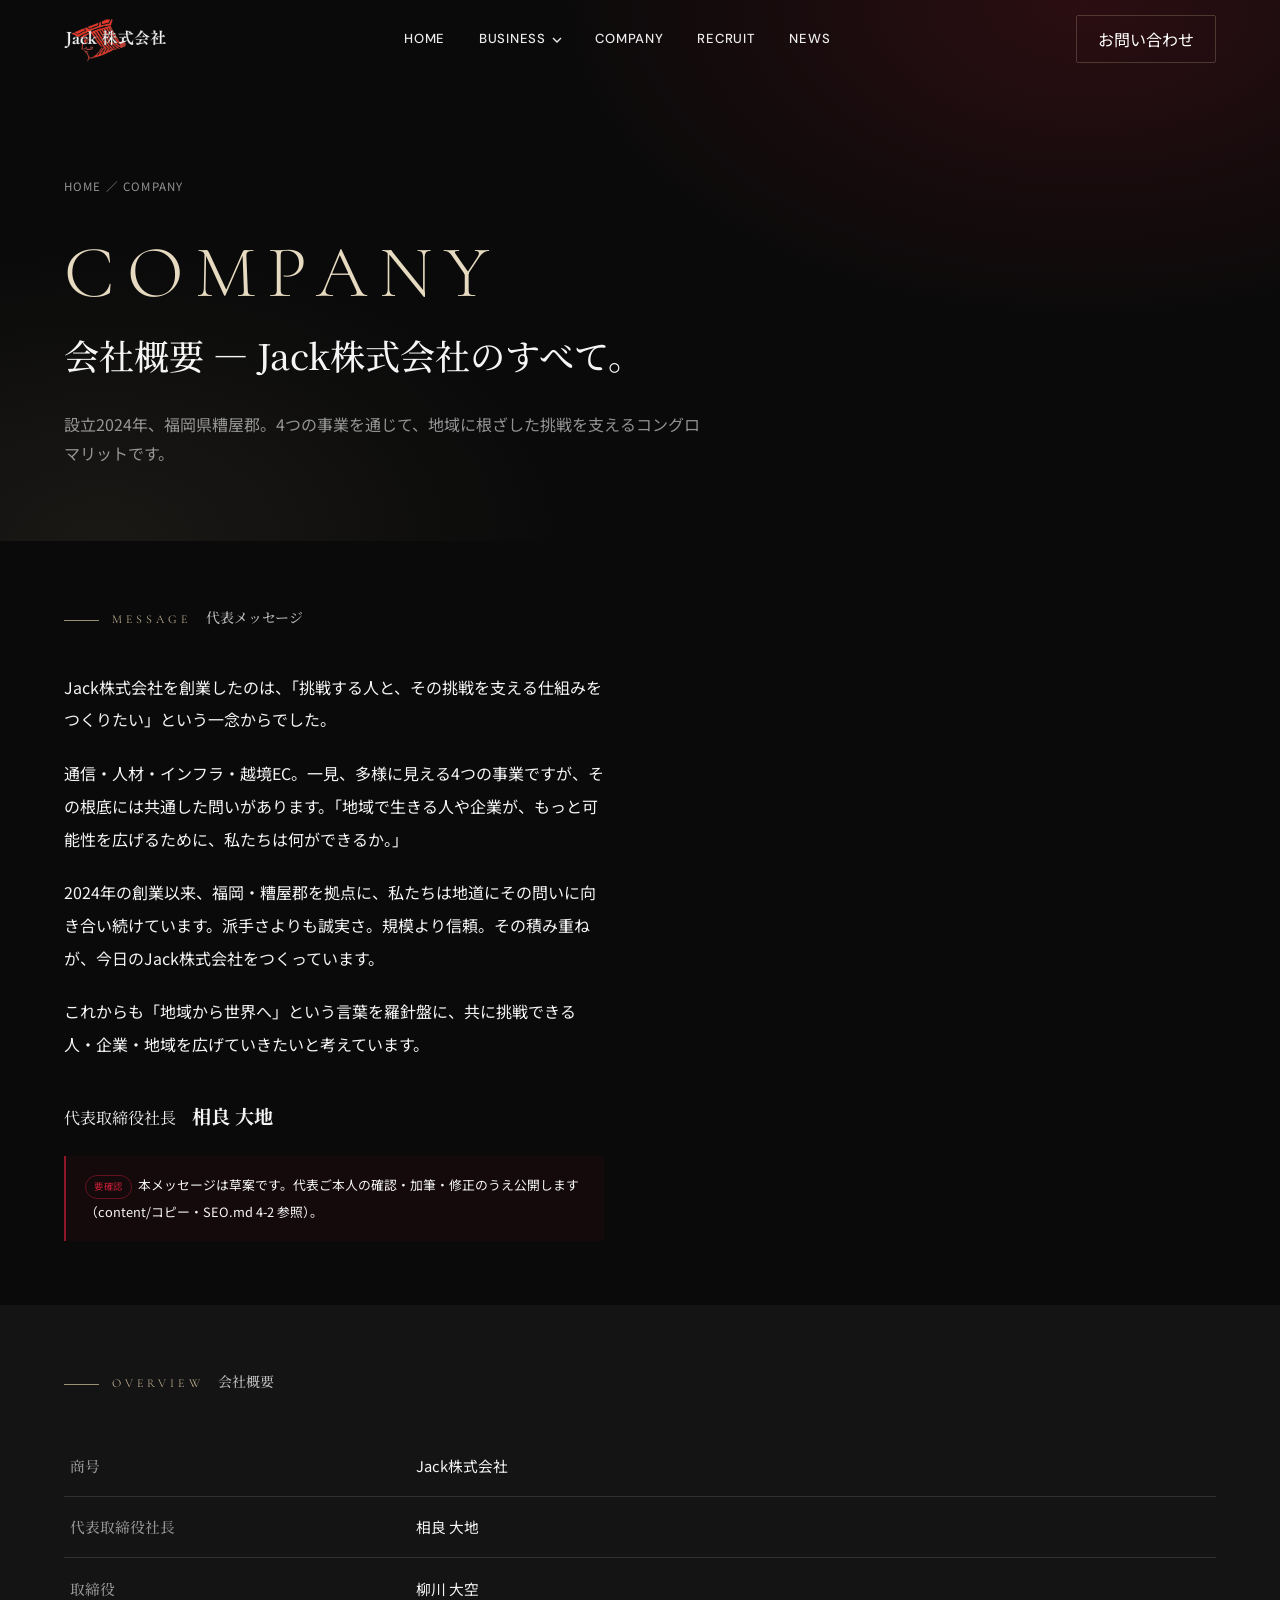
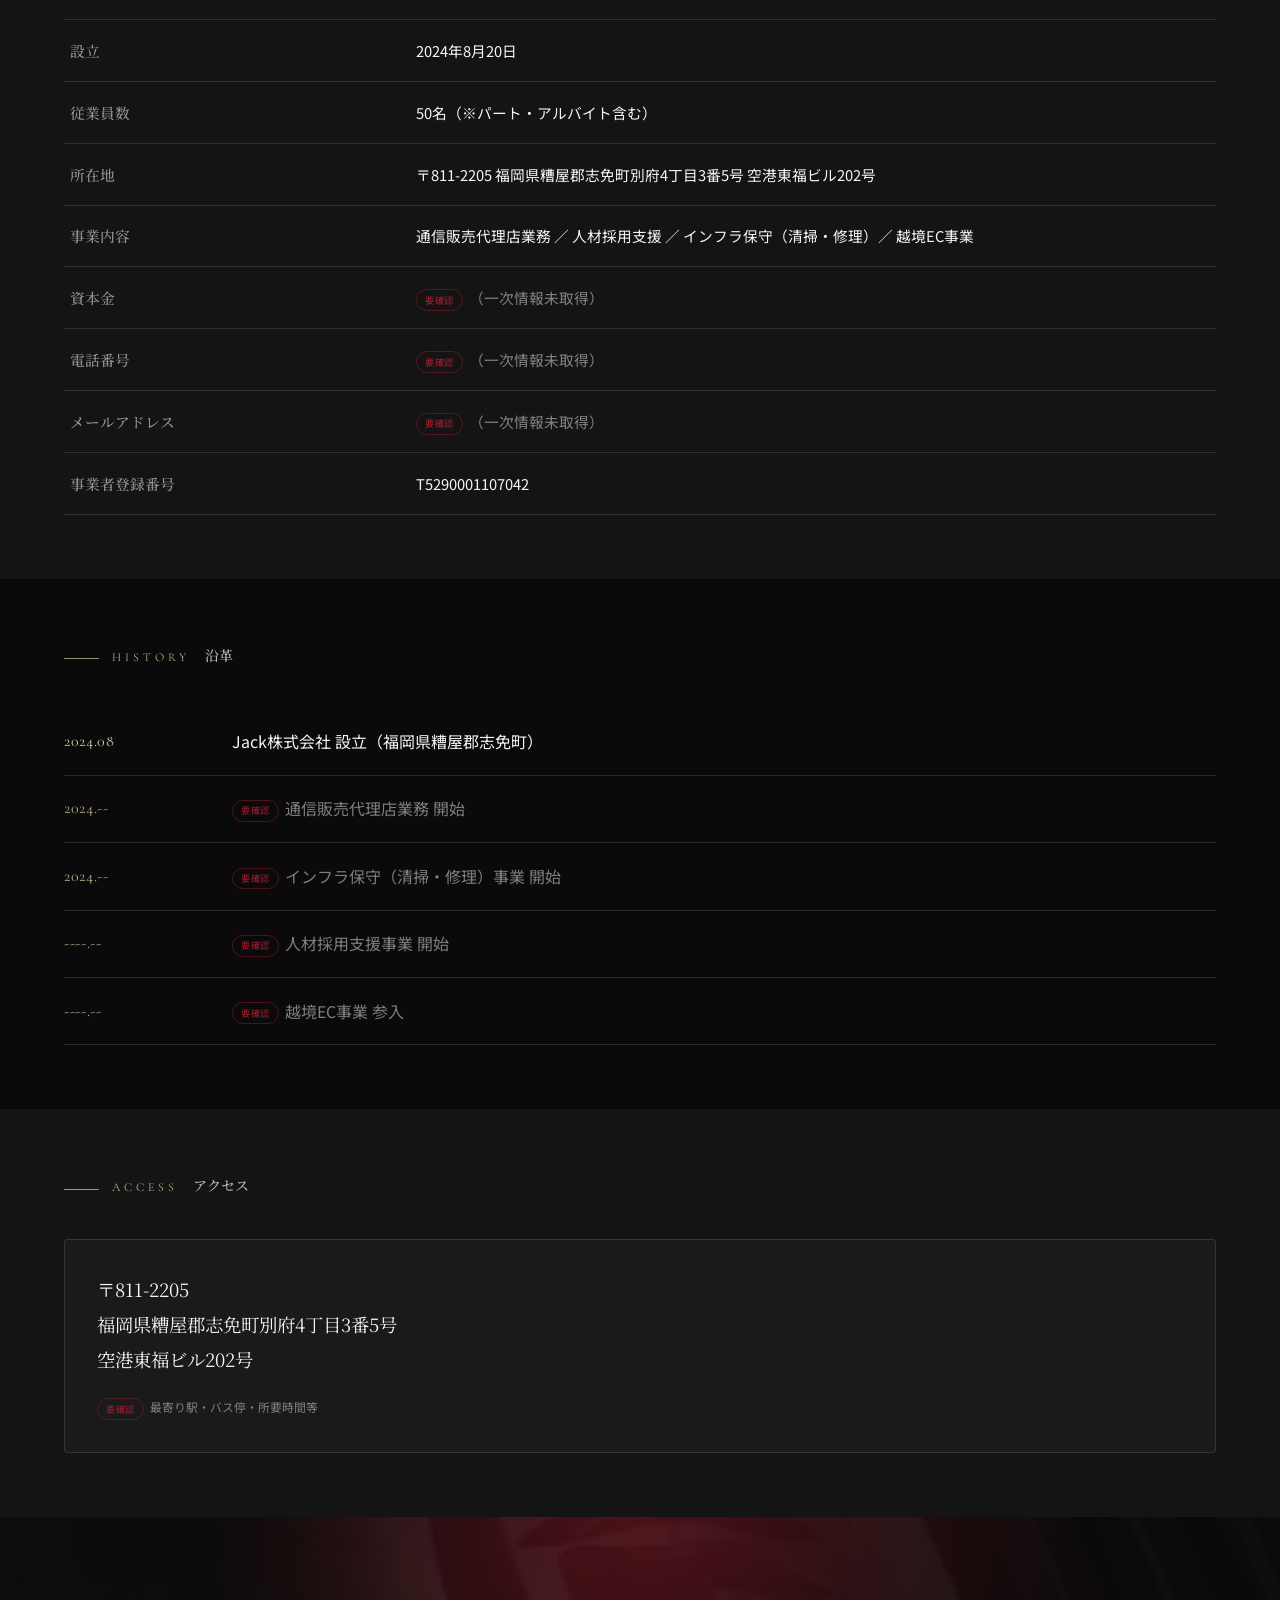
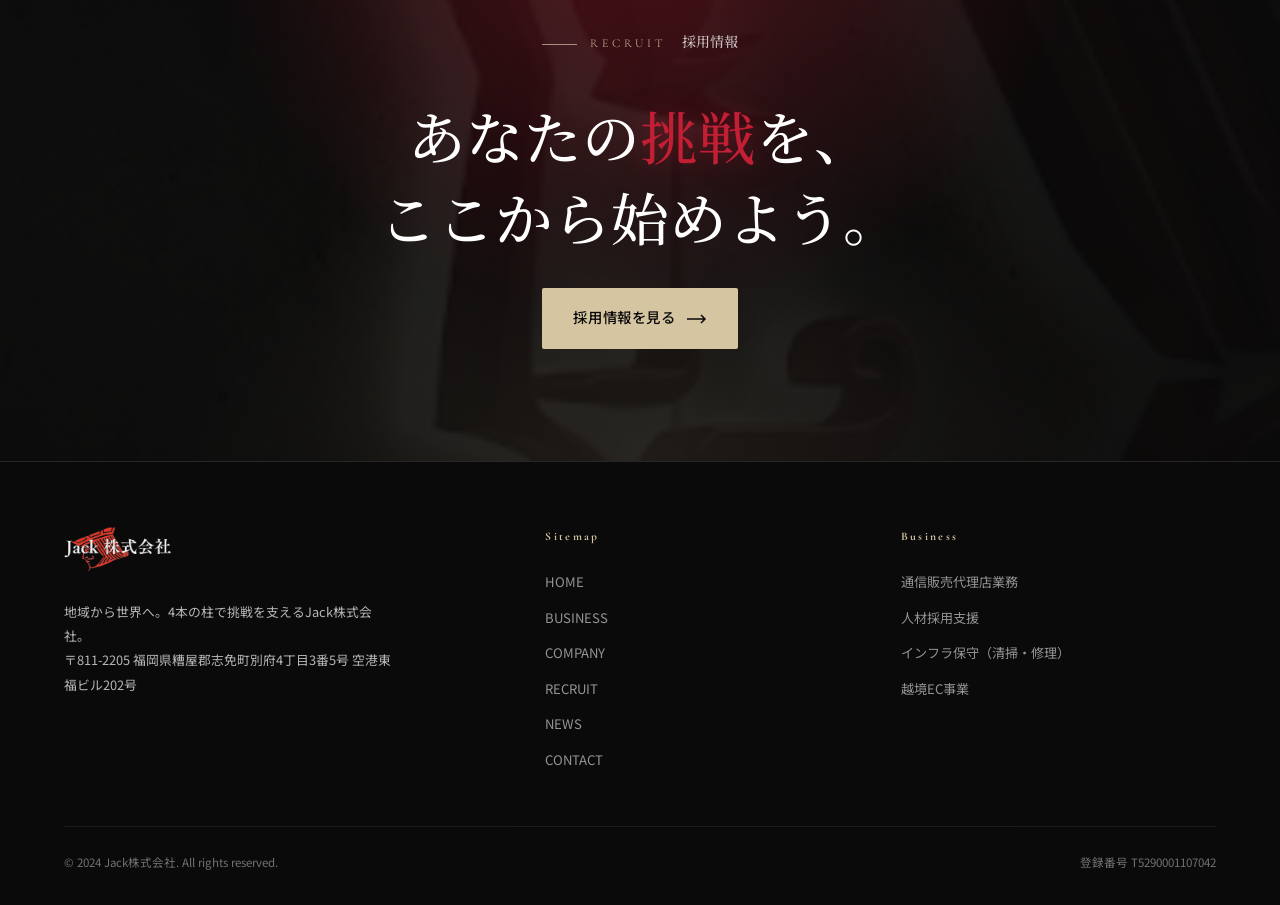
==== index.html @ 89baa503 "Jack株式会社 会社概要ページ 共有プレビュー" ====
<!DOCTYPE html>
<html lang="ja">
<head>
  <meta charset="UTF-8" />
  <meta name="viewport" content="width=device-width, initial-scale=1.0" />
  <title>会社概要 | Jack株式会社</title>
  <meta name="description" content="Jack株式会社の会社概要。設立2024年、福岡県糟屋郡。代表取締役社長・相良大地が率いる、4事業を展開するコングロマリット企業です。" />
  <meta property="og:type" content="website" />
  <meta property="og:site_name" content="Jack株式会社" />
  <meta property="og:title" content="会社概要 | Jack株式会社" />
  <meta property="og:image" content="https://jack3.net/ogp/top.png" />
  <link rel="preconnect" href="https://fonts.googleapis.com" />
  <link rel="preconnect" href="https://fonts.gstatic.com" crossorigin />
  <link href="https://fonts.googleapis.com/css2?family=Cormorant+Garamond:wght@300;400;500;600&family=DM+Sans:wght@400;500&family=Noto+Sans+JP:wght@400;500&family=Noto+Serif+JP:wght@400;500;600&display=swap" rel="stylesheet" />
  <link rel="stylesheet" href="assets/css/theme.css" />
  <link rel="stylesheet" href="assets/css/style.css" />
</head>
<body>

  <!-- ============ HEADER ============ -->
  <header class="site-header scrolled">
    <a class="brand brand-logo" href="index.html" aria-label="Jack株式会社 ホーム"><img src="assets/img/jack-logo.png" alt="Jack株式会社" /></a>
    <nav class="nav" aria-label="グローバルナビ">
      <a href="index.html">HOME</a>
      <a id="megaTrigger" class="has-caret" href="business.html" aria-haspopup="true">BUSINESS
        <svg class="caret" width="10" height="6" viewBox="0 0 10 6" fill="none" stroke="currentColor" stroke-width="1.4"><path d="M1 1l4 4 4-4"/></svg>
      </a>
      <a href="company.html" aria-current="page">COMPANY</a>
      <a href="#">RECRUIT</a>
      <a href="#">NEWS</a>
    </nav>
    <span class="nav-cta"><a href="#">お問い合わせ</a></span>
    <button class="burger" aria-label="メニューを開く" aria-expanded="false"><span></span><span></span><span></span></button>
  </header>

  <div class="mega" id="mega">
    <div class="label" style="color:#fff"><span class="en">Business</span><span class="jp">事業内容</span></div>
    <div class="mega-grid" id="megaGrid"></div>
    <div class="mega-foot"><a class="link-more" href="business.html">事業一覧を見る
      <svg class="arrow" width="20" height="10" viewBox="0 0 20 10" fill="none" stroke="currentColor" stroke-width="1.5"><path d="M0 5h18M14 1l4 4-4 4"/></svg></a></div>
  </div>

  <nav class="drawer" aria-label="モバイルメニュー">
    <a href="index.html"><span class="en">01</span>HOME</a>
    <a href="business.html"><span class="en">02</span>BUSINESS</a>
    <a href="company.html"><span class="en">03</span>COMPANY</a>
    <a href="#"><span class="en">04</span>RECRUIT</a>
    <a href="#"><span class="en">05</span>NEWS</a>
    <a href="#"><span class="en">06</span>CONTACT</a>
  </nav>

  <main>
    <!-- ============ PAGE HERO ============ -->
    <section class="page-hero">
      <div class="wrap">
        <p class="crumb"><a href="index.html">HOME</a> ／ COMPANY</p>
        <span class="en-big">Company</span>
        <h1>会社概要 ― Jack株式会社のすべて。</h1>
        <p class="page-lead">設立2024年、福岡県糟屋郡。4つの事業を通じて、地域に根ざした挑戦を支えるコングロマリットです。</p>
      </div>
    </section>

    <!-- ============ 代表メッセージ ============ -->
    <section class="section">
      <div class="wrap">
        <div class="label" style="color:var(--ink-700)"><span class="en">Message</span><span class="jp">代表メッセージ</span></div>
        <div class="message-block reveal">
          <p>Jack株式会社を創業したのは、「挑戦する人と、その挑戦を支える仕組みをつくりたい」という一念からでした。</p>
          <p>通信・人材・インフラ・越境EC。一見、多様に見える4つの事業ですが、その根底には共通した問いがあります。「地域で生きる人や企業が、もっと可能性を広げるために、私たちは何ができるか。」</p>
          <p>2024年の創業以来、福岡・糟屋郡を拠点に、私たちは地道にその問いに向き合い続けています。派手さよりも誠実さ。規模より信頼。その積み重ねが、今日のJack株式会社をつくっています。</p>
          <p>これからも「地域から世界へ」という言葉を羅針盤に、共に挑戦できる人・企業・地域を広げていきたいと考えています。</p>
          <p class="sign">代表取締役社長　<b>相良 大地</b></p>
          <p class="draft-note"><span class="tbc-badge">要確認</span>本メッセージは草案です。代表ご本人の確認・加筆・修正のうえ公開します（content/コピー・SEO.md 4-2 参照）。</p>
        </div>
      </div>
    </section>

    <!-- ============ 会社概要テーブル ============ -->
    <section class="section section--alt">
      <div class="wrap">
        <div class="label" style="color:var(--ink-700)"><span class="en">Overview</span><span class="jp">会社概要</span></div>
        <table class="info-table reveal">
          <tbody>
            <tr><th>商号</th><td>Jack株式会社</td></tr>
            <tr><th>代表取締役社長</th><td>相良 大地</td></tr>
            <tr><th>取締役</th><td>柳川 大空</td></tr>
            <tr><th>設立</th><td>2024年8月20日</td></tr>
            <tr><th>従業員数</th><td>50名（※パート・アルバイト含む）</td></tr>
            <tr><th>所在地</th><td>〒811-2205 福岡県糟屋郡志免町別府4丁目3番5号 空港東福ビル202号</td></tr>
            <tr><th>事業内容</th><td>通信販売代理店業務 ／ 人材採用支援 ／ インフラ保守（清掃・修理）／ 越境EC事業</td></tr>
            <tr><th>資本金</th><td class="tbc"><span class="tbc-badge">要確認</span>（一次情報未取得）</td></tr>
            <tr><th>電話番号</th><td class="tbc"><span class="tbc-badge">要確認</span>（一次情報未取得）</td></tr>
            <tr><th>メールアドレス</th><td class="tbc"><span class="tbc-badge">要確認</span>（一次情報未取得）</td></tr>
            <tr><th>事業者登録番号</th><td>T5290001107042</td></tr>
          </tbody>
        </table>
      </div>
    </section>

    <!-- ============ 沿革 ============ -->
    <section class="section">
      <div class="wrap">
        <div class="label" style="color:var(--ink-700)"><span class="en">History</span><span class="jp">沿革</span></div>
        <ul class="timeline reveal">
          <li><span class="yr">2024.08</span><span class="ev">Jack株式会社 設立（福岡県糟屋郡志免町）</span></li>
          <li><span class="yr tbc">2024.--</span><span class="ev tbc"><span class="tbc-badge">要確認</span>通信販売代理店業務 開始</span></li>
          <li><span class="yr tbc">2024.--</span><span class="ev tbc"><span class="tbc-badge">要確認</span>インフラ保守（清掃・修理）事業 開始</span></li>
          <li><span class="yr tbc">----.--</span><span class="ev tbc"><span class="tbc-badge">要確認</span>人材採用支援事業 開始</span></li>
          <li><span class="yr tbc">----.--</span><span class="ev tbc"><span class="tbc-badge">要確認</span>越境EC事業 参入</span></li>
        </ul>
      </div>
    </section>

    <!-- ============ アクセス ============ -->
    <section class="section section--alt">
      <div class="wrap">
        <div class="label" style="color:var(--ink-700)"><span class="en">Access</span><span class="jp">アクセス</span></div>
        <div class="access-card reveal">
          <p class="addr">〒811-2205<br>福岡県糟屋郡志免町別府4丁目3番5号<br>空港東福ビル202号</p>
          <p class="note" style="margin-top:1.2rem"><span class="tbc-badge">要確認</span>最寄り駅・バス停・所要時間等</p>
        </div>
      </div>
    </section>

    <!-- ============ CONTACT CTA ============ -->
    <section class="recruit">
      <div class="recruit-emblem" role="img" aria-label="Jack株式会社 ブランドエンブレム"></div>
      <div class="wrap inner">
        <div class="label" style="color:#fff;justify-content:center"><span class="en">Recruit</span><span class="jp">採用情報</span></div>
        <h2 class="reveal">あなたの<span class="kw">挑戦</span>を、<br>ここから始めよう。</h2>
        <a class="btn btn-primary reveal" data-delay="1" href="#">採用情報を見る
          <svg class="arrow" width="20" height="10" viewBox="0 0 20 10" fill="none" stroke="currentColor" stroke-width="1.5"><path d="M0 5h18M14 1l4 4-4 4"/></svg></a>
      </div>
    </section>
  </main>

  <!-- ============ FOOTER ============ -->
  <footer class="site-footer">
    <div class="wrap">
      <div class="foot-top">
        <div class="foot-brand">
          <a class="brand brand-logo brand-logo--foot" href="index.html" aria-label="Jack株式会社 ホーム"><img src="assets/img/jack-logo.png" alt="Jack株式会社" /></a>
          <p>地域から世界へ。4本の柱で挑戦を支えるJack株式会社。<br>〒811-2205 福岡県糟屋郡志免町別府4丁目3番5号 空港東福ビル202号</p>
        </div>
        <div class="foot-col">
          <h5>Sitemap</h5>
          <a href="index.html">HOME</a><a href="business.html">BUSINESS</a><a href="company.html">COMPANY</a>
          <a href="#">RECRUIT</a><a href="#">NEWS</a><a href="#">CONTACT</a>
        </div>
        <div class="foot-col">
          <h5>Business</h5>
          <a href="business.html#telecom">通信販売代理店業務</a><a href="business.html#recruitment">人材採用支援</a>
          <a href="business.html#infrastructure">インフラ保守（清掃・修理）</a><a href="business.html#global-ec">越境EC事業</a>
        </div>
      </div>
      <div class="foot-bottom">
        <span>© 2024 Jack株式会社. All rights reserved.</span>
        <span>登録番号 T5290001107042</span>
      </div>
    </div>
  </footer>

  <script src="assets/js/main.js"></script>
</body>
</html>
---- assets/css/theme.css ----
/* ============================================================
   Jack株式会社 — デザイントークン【黒基調 / Black Edition】
   ベース: リッチブラック × ダークチャコール
   メインアクセント: シャンパンゴールド / サブアクセント: ディープクリムゾン
   ※デザインカンプ(ネイビー版)とは別データ。トークン値の差し替えのみで成立する設計。
   ============================================================ */
:root {
  /* --- Color: リッチブラック × ダークチャコール × シャンパンゴールド × クリムゾン --- */
  --navy-900: #0A0A0A;   /* ベース背景（リッチブラック） */
  --navy-800: #1A1A1A;   /* サブベース（ダークチャコール：表面/セクション） */
  --navy-700: #202020;   /* 一段持ち上げた面（カード/パネル） */
  --navy-600: #2A2A2A;
  --ivory-50: #141414;   /* 交互配色用のもう一段の面 */
  --ivory-100: #0A0A0A;  /* body背景＝ベース */

  --gold-500: #D6C5A1;   /* メインアクセント：シャンパンゴールド */
  --gold-300: #E6DAC0;   /* ゴールド淡（ハイライト） */

  --crimson:        #8E1628;  /* サブアクセント：ディープクリムゾン（面・罫） */
  --crimson-bright: #C21E34;  /* クリムゾン・ハイライト（キーワード/グロー）※人材紹介デッキのトーン参照 */

  --ink-700: #F5F5F5;                    /* 基本文字：オフホワイト */
  --ink-500: rgba(245, 245, 245, .58);   /* 弱めの文字 */

  --line:       rgba(214, 197, 161, .24);  /* 極細ゴールド罫 */
  --line-light: rgba(245, 245, 245, .12);  /* 極細ライト罫 */

  /* --- Typography --- */
  --f-serif-en: "Cormorant Garamond", "Noto Serif JP", serif;
  --f-serif-jp: "Noto Serif JP", serif;
  --f-sans-en:  "DM Sans", "Noto Sans JP", system-ui, sans-serif;
  --f-sans-jp:  "Noto Sans JP", system-ui, sans-serif;

  --text-display: clamp(3rem, 8vw, 6.5rem);
  --text-h2:      clamp(2.2rem, 5vw, 3.6rem);
  --text-h3:      clamp(1.5rem, 3vw, 2.2rem);
  --text-label:   .75rem;
  --text-body:    1rem;
  --text-small:   .875rem;

  /* --- Spacing scale --- */
  --space-1: .5rem;  --space-2: 1rem;   --space-3: 1.5rem;
  --space-4: 2.5rem; --space-5: 4rem;   --space-6: 7rem;
  --space-7: 11rem;
  --maxw: 1280px;
  --gutter: clamp(1.25rem, 5vw, 5rem);

  /* --- Motion --- */
  --ease: cubic-bezier(.22, .61, .36, 1);
  --dur:  .6s;
}

@media (prefers-reduced-motion: reduce) {
  *, *::before, *::after {
    animation-duration: .001ms !important;
    transition-duration: .001ms !important;
    scroll-behavior: auto !important;
  }
  .reveal { opacity: 1 !important; transform: none !important; }
}
---- assets/css/style.css ----
/* ============================================================
   Jack株式会社 — コーポレートサイト デザインカンプ
   構造はそのまま Next.js コンポーネントへ移植できる粒度で分割。
   ============================================================ */

/* ---------- Reset / Base ---------- */
*, *::before, *::after { box-sizing: border-box; margin: 0; padding: 0; }
html { -webkit-text-size-adjust: 100%; scroll-behavior: smooth; }
body {
  font-family: var(--f-sans-jp);
  font-size: var(--text-body);
  line-height: 1.85;
  color: var(--ink-700);
  background: var(--ivory-100);
  -webkit-font-smoothing: antialiased;
  overflow-x: hidden;
}
img, svg { display: block; max-width: 100%; }
a { color: inherit; text-decoration: none; }
ul { list-style: none; }
::selection { background: var(--gold-500); color: var(--navy-900); }

.wrap { max-width: var(--maxw); margin-inline: auto; padding-inline: var(--gutter); }

/* セクション共通ラベル（英字 + 和文）。脱・量産の見出し規律 */
.label { display: flex; align-items: baseline; gap: .9rem; margin-bottom: var(--space-4); }
.label .en {
  font-family: var(--f-serif-en); font-weight: 300; font-size: var(--text-label);
  letter-spacing: .34em; text-transform: uppercase; color: var(--gold-500);
}
.label .en::before {
  content: ""; display: inline-block; width: 2.2rem; height: 1px;
  background: var(--gold-500); margin-right: .8rem; vertical-align: middle; opacity: .7;
}
.label .jp { font-family: var(--f-serif-jp); font-weight: 500; font-size: var(--text-small); color: currentColor; opacity: .75; }

.h2 { font-family: var(--f-serif-jp); font-weight: 500; font-size: var(--text-h2); line-height: 1.3; letter-spacing: .01em; }
.lead { max-width: 32em; line-height: 2; color: var(--ink-500); }

/* ---------- Reveal animation (vanilla, IntersectionObserver) ---------- */
.reveal { opacity: 0; transform: translateY(24px); transition: opacity .9s var(--ease), transform .9s var(--ease); }
.reveal.is-visible { opacity: 1; transform: none; }
.reveal[data-delay="1"] { transition-delay: .12s; }
.reveal[data-delay="2"] { transition-delay: .24s; }
.reveal[data-delay="3"] { transition-delay: .36s; }
.reveal[data-delay="4"] { transition-delay: .48s; }

/* ---------- Buttons / links (micro-interactions) ---------- */
.btn {
  position: relative; display: inline-flex; align-items: center; gap: .7rem;
  font-family: var(--f-sans-en); font-weight: 500; font-size: .9rem; letter-spacing: .04em;
  padding: 1rem 1.9rem; border: 1px solid transparent; border-radius: 2px;
  overflow: hidden; cursor: pointer; transition: color .4s var(--ease), background .4s var(--ease);
}
.btn .arrow { transition: transform .4s var(--ease); }
.btn-primary { background: var(--gold-500); color: var(--navy-900); }
.btn-primary::after { /* 斜め45度シャイン */
  content: ""; position: absolute; top: 0; left: -120%; width: 60%; height: 100%;
  background: linear-gradient(105deg, transparent, rgba(255,255,255,.55), transparent);
  transform: skewX(-18deg); transition: left .7s var(--ease);
}
.btn-primary:hover { background: var(--navy-800); color: var(--gold-300); }
.btn-primary:hover::after { left: 130%; }
.btn-primary:hover .arrow { transform: translateX(6px); }
.btn-ghost { color: inherit; border-color: var(--line); }
.btn-ghost:hover { border-color: var(--gold-500); color: var(--gold-500); }
.btn-ghost:hover .arrow { transform: translateX(6px); }

.link-more {
  display: inline-flex; align-items: center; gap: .6rem; font-family: var(--f-sans-en);
  font-weight: 500; font-size: .85rem; letter-spacing: .04em; position: relative; padding-bottom: 3px;
}
.link-more::after { content: ""; position: absolute; left: 0; bottom: 0; height: 1px; width: 100%;
  background: var(--gold-500); transform: scaleX(0); transform-origin: left; transition: transform .4s var(--ease); }
.link-more:hover::after { transform: scaleX(1); }
.link-more:hover .arrow { transform: translateX(6px); }
.link-more .arrow { transition: transform .4s var(--ease); }

/* キーワード強調（人材紹介デッキのトーン参照：クリムゾンで熱を一差し） */
.kw { color: var(--crimson-bright); font-style: normal; text-shadow: 0 0 28px rgba(194,30,52,.38); }

/* ============================================================
   HEADER / NAV / MEGA MENU   → components/layout/Header.tsx
   ============================================================ */
.site-header {
  position: fixed; inset: 0 0 auto 0; z-index: 50;
  display: flex; align-items: center; justify-content: space-between;
  padding: 1.1rem var(--gutter);
  color: #fff; transition: background .5s var(--ease), padding .5s var(--ease), border-color .5s;
  border-bottom: 1px solid transparent;
}
.site-header.scrolled { background: rgba(10,10,10,.86); backdrop-filter: blur(12px); padding-block: .7rem; border-bottom-color: var(--line-light); }
.brand { font-family: var(--f-serif-en); font-weight: 600; font-size: 1.5rem; letter-spacing: .18em; }
/* 実ロゴ（現行HP・透過/オフホワイト化） */
.brand-logo { display: inline-flex; align-items: center; }
.brand-logo img { height: 44px; width: auto; display: block; transition: height .5s var(--ease); }
.site-header.scrolled .brand-logo img { height: 38px; }
.brand-logo--foot img { height: 46px; }
.brand small { font-family: var(--f-sans-en); font-weight: 400; font-size: .55rem; letter-spacing: .3em; display: block; opacity: .7; margin-top: 2px; }

.nav { display: flex; align-items: center; gap: 2.1rem; }
.nav a { font-family: var(--f-sans-en); font-weight: 500; font-size: .82rem; letter-spacing: .06em; position: relative; padding: .4rem 0; opacity: .92; }
.nav a::after { content: ""; position: absolute; left: 0; bottom: -2px; height: 2px; width: 100%;
  background: var(--gold-500); transform: scaleX(0); transform-origin: left; transition: transform .35s var(--ease); }
.nav a:hover { opacity: .65; }
.nav a:hover::after { transform: scaleX(1); }
.nav .has-caret { display: inline-flex; align-items: center; gap: .35rem; }
.nav .has-caret .caret { transition: transform .35s var(--ease); }
.nav-cta { margin-left: .5rem; }
.nav-cta a { padding: .7rem 1.3rem; border: 1px solid var(--line); border-radius: 2px; }
.nav-cta a::after { display: none; }
.nav-cta a:hover { background: var(--gold-500); color: var(--navy-900); opacity: 1; border-color: var(--gold-500); }

/* Mega menu → components/layout/MegaMenu.tsx */
.has-mega { position: relative; }
.mega {
  position: fixed; left: 0; right: 0; top: 0; z-index: 45;
  background: rgba(10,10,10,.97); backdrop-filter: blur(14px);
  border-bottom: 1px solid var(--line-light); padding: 6.5rem var(--gutter) 3rem;
  opacity: 0; visibility: hidden; transform: translateY(-12px); transition: opacity .4s var(--ease), transform .4s var(--ease), visibility .4s;
}
.mega.open { opacity: 1; visibility: visible; transform: none; }
.mega-grid { max-width: var(--maxw); margin-inline: auto; display: grid; grid-template-columns: repeat(5, 1fr); gap: 1.2rem; }
.mega-card { display: block; padding: 1.4rem 1.2rem; border: 1px solid var(--line-light); border-radius: 3px; color: #fff; transition: background .4s var(--ease), border-color .4s; }
.mega-card .no { font-family: var(--f-serif-en); font-weight: 600; color: var(--gold-500); font-size: 1.1rem; }
.mega-card h4 { font-family: var(--f-serif-jp); font-weight: 500; font-size: 1.02rem; margin: .5rem 0 .4rem; }
.mega-card p { font-size: .78rem; line-height: 1.7; color: rgba(255,255,255,.6); }
.mega-card:hover { background: var(--navy-700); border-color: var(--gold-500); }
.mega-foot { max-width: var(--maxw); margin: 2rem auto 0; display: flex; justify-content: flex-end; color: var(--gold-300); }

/* Hamburger (mobile) */
.burger { display: none; width: 30px; height: 20px; position: relative; background: none; border: 0; cursor: pointer; }
.burger span { position: absolute; left: 0; height: 1.5px; width: 100%; background: #fff; transition: transform .4s var(--ease), opacity .3s; }
.burger span:nth-child(1) { top: 2px; } .burger span:nth-child(2) { top: 9px; } .burger span:nth-child(3) { top: 16px; }
body.menu-open .burger span:nth-child(1) { transform: translateY(7px) rotate(45deg); }
body.menu-open .burger span:nth-child(2) { opacity: 0; }
body.menu-open .burger span:nth-child(3) { transform: translateY(-7px) rotate(-45deg); }

/* Mobile drawer → components/layout/MobileDrawer.tsx */
.drawer { position: fixed; inset: 0; z-index: 48; background: var(--navy-900);
  padding: 6rem var(--gutter) 3rem; display: flex; flex-direction: column; gap: .2rem;
  opacity: 0; visibility: hidden; transition: opacity .5s var(--ease), visibility .5s; }
body.menu-open .drawer { opacity: 1; visibility: visible; }
.drawer a { color: #fff; font-family: var(--f-serif-jp); font-size: 1.5rem; padding: .85rem 0; border-bottom: 1px solid var(--line-light);
  opacity: 0; transform: translateY(14px); transition: opacity .5s var(--ease), transform .5s var(--ease); }
body.menu-open .drawer a { opacity: 1; transform: none; }
body.menu-open .drawer a:nth-child(1){transition-delay:.08s} body.menu-open .drawer a:nth-child(2){transition-delay:.14s}
body.menu-open .drawer a:nth-child(3){transition-delay:.20s} body.menu-open .drawer a:nth-child(4){transition-delay:.26s}
body.menu-open .drawer a:nth-child(5){transition-delay:.32s} body.menu-open .drawer a:nth-child(6){transition-delay:.38s}
.drawer .en { font-family: var(--f-serif-en); color: var(--gold-500); font-size: .8rem; letter-spacing: .2em; margin-right: .8rem; }

/* ============================================================
   HERO   → components/sections/Hero.tsx
   ============================================================ */
.hero { position: relative; min-height: 100svh; display: flex; align-items: center; color: #fff; overflow: hidden; background: var(--navy-900); }
.hero-bg { position: absolute; inset: -10% 0 0 0; z-index: 0;
  background:
    radial-gradient(110% 80% at 82% 6%, rgba(214,197,161,.13), transparent 55%),
    radial-gradient(95% 80% at 6% 96%, rgba(194,30,52,.30), transparent 60%),
    linear-gradient(180deg, #161013, var(--navy-900));
  will-change: transform; }
.hero-bg::after { content: ""; position: absolute; inset: 0;
  background-image: linear-gradient(var(--line-light) 1px, transparent 1px), linear-gradient(90deg, var(--line-light) 1px, transparent 1px);
  background-size: 64px 64px; opacity: .25; mask-image: radial-gradient(70% 70% at 70% 30%, #000, transparent); }
.hero .wrap { position: relative; z-index: 2; width: 100%; }
.hero .eyebrow { font-family: var(--f-serif-en); font-weight: 300; letter-spacing: .4em; font-size: .8rem; color: var(--gold-300); text-transform: uppercase; }
.hero .rule { width: 64px; height: 1px; background: var(--gold-500); margin: 1.6rem 0; }
.hero h1 { font-family: var(--f-serif-jp); font-weight: 500; font-size: var(--text-display); line-height: 1.18; letter-spacing: .01em; }
.hero h1 .gold { color: var(--gold-300); }
.hero-actions { display: flex; flex-wrap: wrap; gap: 1rem; margin-top: 2.6rem; }
/* hero line reveal */
.hero .line { display: block; overflow: hidden; }
.hero .line > span { display: block; transform: translateY(110%); transition: transform 1s var(--ease); }
.hero.in .line > span { transform: none; }
.hero .line:nth-child(2) > span { transition-delay: .12s; }
.hero .line:nth-child(3) > span { transition-delay: .24s; }
.scroll-ind { position: absolute; left: 50%; bottom: 2rem; transform: translateX(-50%); z-index: 2; display: flex; flex-direction: column; align-items: center; gap: .6rem; color: rgba(255,255,255,.6); }
.scroll-ind .bar { width: 1px; height: 46px; background: linear-gradient(var(--gold-500), transparent); animation: drop 2.2s var(--ease) infinite; transform-origin: top; }
.scroll-ind span { font-family: var(--f-serif-en); font-size: .65rem; letter-spacing: .3em; }
@keyframes drop { 0%{transform:scaleY(0);opacity:0} 30%{opacity:1} 60%{transform:scaleY(1);opacity:1} 100%{transform:scaleY(1) translateY(8px);opacity:0} }

/* ブランドエンブレム（人材紹介デッキの赤いJack意匠）を右に配置 */
.hero-emblem { position: absolute; top: 0; right: 0; bottom: 0; width: 58%; z-index: 1;
  background: url("../img/jack-emblem.jpg") right top / cover no-repeat;
  -webkit-mask-image: linear-gradient(90deg, transparent 0%, #000 46%, #000 100%);
  mask-image: linear-gradient(90deg, transparent 0%, #000 46%, #000 100%);
  opacity: .9; }
/* 文字側を確実に読ませる暗幕（左→右グラデ）。emblemより上・テキストより下 */
.hero::after { content: ""; position: absolute; inset: 0; z-index: 1; pointer-events: none;
  background: linear-gradient(90deg, var(--navy-900) 16%, rgba(10,10,10,.74) 40%, rgba(10,10,10,.18) 70%, transparent 100%); }

/* ============================================================
   ABOUT   → components/sections/About.tsx
   ============================================================ */
.about { padding: var(--space-6) 0 var(--space-7); }
.about-grid { display: grid; grid-template-columns: 1fr 1fr; gap: clamp(2rem, 6vw, 6rem); align-items: center; }
.about-figure { aspect-ratio: 4/5; background: linear-gradient(160deg, var(--navy-700), var(--navy-900)); border-radius: 3px; position: relative; overflow: hidden; }
.about-figure .ph { position: absolute; inset: auto 0 0 0; padding: 1.2rem; color: rgba(255,255,255,.4); font-size: .72rem; letter-spacing: .15em; }
.about-figure::before { content: ""; position: absolute; inset: 0; background-image: linear-gradient(135deg, rgba(200,169,110,.12), transparent 40%); }
.about h2.h2 { margin: .4rem 0 1.6rem; }

/* ============================================================
   NUMBERS   → components/sections/StatsCounter.tsx
   ============================================================ */
.numbers { background: var(--ivory-50); padding: var(--space-6) 0; }
.numbers-grid { display: grid; grid-template-columns: repeat(3, 1fr); gap: 1.5rem; }
.stat { padding: 2.5rem 1rem; border-top: 1px solid var(--line); }
.stat .num { font-family: var(--f-serif-en); font-weight: 600; font-size: clamp(3.4rem, 7vw, 5.5rem); line-height: 1; color: var(--ink-700); }
.stat .num .unit { font-size: .35em; margin-left: .3rem; color: var(--gold-500); }
.stat .cap { margin-top: .8rem; font-size: .82rem; letter-spacing: .12em; color: var(--ink-500); }
.stat .note-sm { display: block; margin-top: .35rem; font-size: .62rem; letter-spacing: .03em; color: var(--ink-500); opacity: .72; }

/* ============================================================
   BUSINESS SHOWCASE   → components/sections/BusinessShowcase.tsx
   ============================================================ */
.business { background: var(--navy-800); color: #fff; padding: var(--space-6) 0 var(--space-7); position: relative; }
.business .label { color: #fff; }
.biz-head { display: flex; justify-content: space-between; align-items: flex-end; gap: 2rem; flex-wrap: wrap; margin-bottom: 3.5rem; }
.biz-grid { display: grid; grid-template-columns: 1fr 1.15fr; gap: clamp(1.5rem, 4vw, 4rem); }
.biz-list { display: flex; flex-direction: column; }
.biz-item { display: grid; grid-template-columns: auto 1fr; gap: 1.2rem; align-items: center; padding: 1.5rem 0; border-top: 1px solid var(--line-light); cursor: pointer; transition: padding-left .4s var(--ease); }
.biz-item:last-child { border-bottom: 1px solid var(--line-light); }
.biz-item .no { font-family: var(--f-serif-en); font-weight: 600; font-size: 1.1rem; color: rgba(255,255,255,.4); transition: color .4s; }
.biz-item .ttl { font-family: var(--f-serif-jp); font-weight: 500; font-size: clamp(1.1rem, 2vw, 1.45rem); transition: color .4s; }
.biz-item .kanji { margin-left: auto; font-family: var(--f-serif-jp); font-size: 1.4rem; color: rgba(255,255,255,.18); transition: color .4s; }
.biz-item { box-shadow: inset 0 0 0 var(--crimson); transition: padding-left .4s var(--ease), box-shadow .4s var(--ease); }
.biz-item:hover { padding-left: .6rem; }
.biz-item.active { padding-left: .9rem; box-shadow: inset 3px 0 0 var(--crimson); }
.biz-item.active .no, .biz-item:hover .no { color: var(--gold-500); }
.biz-item.active .ttl, .biz-item:hover .ttl { color: var(--gold-300); }
.biz-item.active .no { color: var(--crimson-bright); }
.biz-item.active .kanji { color: var(--gold-500); }
/* right panel */
.biz-panel { position: relative; border: 1px solid var(--line-light); border-radius: 4px; overflow: hidden; min-height: 420px; background: var(--navy-900); }
.biz-pane { position: absolute; inset: 0; padding: clamp(1.6rem, 3vw, 3rem); display: flex; flex-direction: column; justify-content: flex-end;
  opacity: 0; visibility: hidden; transform: translateY(16px); transition: opacity .6s var(--ease), transform .6s var(--ease), visibility .6s; }
.biz-pane.active { opacity: 1; visibility: visible; transform: none; }
.biz-pane .bg { position: absolute; inset: 0; z-index: 0; background: linear-gradient(150deg, var(--navy-700), var(--navy-900)); }
.biz-pane .bg::after { content: ""; position: absolute; inset: 0; background: radial-gradient(80% 70% at 75% 20%, rgba(200,169,110,.16), transparent 60%); }
.biz-pane .bigkanji { position: absolute; top: 1.2rem; right: 1.6rem; z-index: 1; font-family: var(--f-serif-jp); font-size: clamp(5rem, 12vw, 9rem); color: rgba(200,169,110,.12); line-height: 1; }
.biz-pane .inner { position: relative; z-index: 2; }
.biz-pane .pno { font-family: var(--f-serif-en); color: var(--gold-500); letter-spacing: .2em; font-size: .8rem; }
.biz-pane h3 { font-family: var(--f-serif-jp); font-weight: 500; font-size: var(--text-h3); margin: .6rem 0 1rem; }
.biz-pane p { color: rgba(255,255,255,.72); max-width: 34em; margin-bottom: 1.6rem; }

/* ============================================================
   STRENGTH / PARTNERS   → components/sections/ClientLogos.tsx
   ============================================================ */
.strength { background: var(--ivory-50); padding: var(--space-6) 0; }
.logos { display: grid; grid-template-columns: repeat(4, 1fr); gap: 1rem; margin: 1rem 0 2.5rem; }
.logos .logo-ph { aspect-ratio: 16/7; display: grid; place-items: center; border: 1px solid var(--line-light); border-radius: 2px; color: var(--ink-500); font-size: .78rem; letter-spacing: .1em; background: var(--navy-700); }
.note { font-size: .74rem; color: var(--ink-500); opacity: .8; }
.global-band { margin-top: 3rem; padding-top: 2.5rem; border-top: 1px solid var(--line); display: flex; justify-content: space-between; align-items: flex-end; gap: 2rem; flex-wrap: wrap; }
.global-band .big { font-family: var(--f-serif-jp); font-weight: 500; font-size: var(--text-h3); }

/* ============================================================
   NEWS   → components/sections/NewsLatest.tsx
   ============================================================ */
.news { padding: var(--space-6) 0; }
.news-grid { display: grid; grid-template-columns: repeat(3, 1fr); gap: 1.5rem; margin-bottom: 2.5rem; }
.news-card { position: relative; padding: 1.8rem 1.6rem; border: 1px solid var(--line-light); border-radius: 3px; background: var(--navy-700); overflow: hidden; transition: transform .4s var(--ease), border-color .4s; }
.news-card:hover { border-color: var(--line); }
.news-card::before { content: ""; position: absolute; left: 0; top: 0; bottom: 0; width: 3px; background: var(--crimson); transform: scaleY(0); transform-origin: top; transition: transform .45s var(--ease); }
.news-card:hover { transform: translateY(-4px); }
.news-card:hover::before { transform: scaleY(1); }
.news-card time { font-family: var(--f-serif-en); font-weight: 500; color: var(--gold-500); letter-spacing: .08em; }
.news-card .tag { display: inline-block; margin: .7rem 0; font-size: .68rem; letter-spacing: .14em; padding: .25rem .7rem; border: 1px solid var(--line); border-radius: 999px; color: var(--ink-500); }
.news-card h4 { font-family: var(--f-serif-jp); font-weight: 500; font-size: 1.05rem; line-height: 1.6; }

/* ============================================================
   RECRUIT CTA   → components/sections/RecruitBanner.tsx
   ============================================================ */
.recruit { position: relative; background: var(--navy-900); color: #fff; padding: var(--space-6) 0; overflow: hidden; text-align: center; }
.recruit::before { content: ""; position: absolute; inset: 0; z-index: 1; background:
  radial-gradient(55% 120% at 50% 0%, rgba(194,30,52,.34), transparent 62%),
  radial-gradient(60% 90% at 50% 100%, rgba(214,197,161,.09), transparent 60%); }
/* 締めセクションのブランドエンブレム（デッキ6枚目と同じ使い方・薄く全面） */
.recruit-emblem { position: absolute; inset: 0; z-index: 0; opacity: .2;
  background: url("../img/jack-emblem.jpg") 18% center / cover no-repeat; }
.recruit-emblem::after { content: ""; position: absolute; inset: 0;
  background: radial-gradient(70% 100% at 50% 50%, rgba(10,10,10,.40), rgba(10,10,10,.86)); }
.recruit .inner { position: relative; z-index: 2; }
.recruit h2 { font-family: var(--f-serif-jp); font-weight: 500; font-size: var(--text-h2); margin: .8rem 0 2rem; line-height: 1.4; }
.recruit h2 .gold { color: var(--gold-300); }

/* ============================================================
   FOOTER   → components/layout/Footer.tsx
   ============================================================ */
.site-footer { background: var(--navy-900); color: rgba(255,255,255,.7); padding: var(--space-5) 0 2rem; border-top: 1px solid var(--line-light); }
.foot-top { display: grid; grid-template-columns: 1.4fr 1fr 1fr; gap: 2.5rem; padding-bottom: 3rem; }
.foot-brand .brand { color: #fff; }
.foot-brand p { font-size: .8rem; margin-top: 1.2rem; max-width: 26em; line-height: 1.9; }
.foot-col h5 { font-family: var(--f-serif-en); font-size: .72rem; letter-spacing: .2em; color: var(--gold-500); margin-bottom: 1.1rem; }
.foot-col a { display: block; font-size: .82rem; padding: .35rem 0; opacity: .8; transition: opacity .3s, padding-left .3s var(--ease); }
.foot-col a:hover { opacity: 1; padding-left: .4rem; color: var(--gold-300); }
.foot-bottom { display: flex; justify-content: space-between; gap: 1rem; flex-wrap: wrap; padding-top: 1.6rem; border-top: 1px solid var(--line-light); font-size: .72rem; opacity: .6; }

/* ============================================================
   RESPONSIVE
   ============================================================ */
@media (max-width: 980px) {
  .nav, .nav-cta { display: none; }
  .burger { display: block; }
  .about-grid { grid-template-columns: 1fr; gap: 2.5rem; }
  .about-figure { aspect-ratio: 16/10; }
  .biz-grid { grid-template-columns: 1fr; }
  .biz-panel { min-height: 360px; }
  .numbers-grid { gap: .5rem; }
  .foot-top { grid-template-columns: 1fr 1fr; }
  .mega { display: none; }
}
@media (max-width: 640px) {
  :root { --gutter: 1.25rem; }
  .numbers-grid { grid-template-columns: 1fr; }
  .stat { padding: 1.6rem .5rem; }
  .logos { grid-template-columns: 1fr 1fr; }
  .news-grid { grid-template-columns: 1fr; }
  .foot-top { grid-template-columns: 1fr; gap: 2rem; }
  .hero-actions .btn { width: 100%; justify-content: center; }
  /* モバイルではエンブレムを上部へ控えめに敷き、文字との重なりを回避 */
  .hero-emblem { width: 100%; opacity: .42;
    background-position: right -2rem top;
    -webkit-mask-image: linear-gradient(180deg, #000 0%, rgba(0,0,0,.25) 52%, transparent 78%);
    mask-image: linear-gradient(180deg, #000 0%, rgba(0,0,0,.25) 52%, transparent 78%); }
  .hero::after { background: linear-gradient(180deg, rgba(10,10,10,.35) 0%, rgba(10,10,10,.55) 45%, var(--navy-900) 88%); }
  .brand-logo img, .site-header.scrolled .brand-logo img { height: 34px; }
  .brand-logo--foot img { height: 40px; }
}

/* ============================================================
   SUB-PAGE（事業紹介 / 会社概要）  → 共通レイアウト
   ============================================================ */
.page-hero { position: relative; padding: 11rem 0 4.5rem; background: var(--navy-900); overflow: hidden; }
.page-hero::before { content: ""; position: absolute; inset: 0;
  background: radial-gradient(70% 100% at 85% 0%, rgba(194,30,52,.18), transparent 60%),
              radial-gradient(60% 90% at 8% 100%, rgba(214,197,161,.08), transparent 60%); }
.page-hero .wrap { position: relative; z-index: 1; }
.page-hero .crumb { font-size: .72rem; letter-spacing: .1em; color: var(--ink-500); margin-bottom: 2.4rem; }
.page-hero .crumb a:hover { color: var(--gold-300); }
.page-hero .en-big { display: block; font-family: var(--f-serif-en); font-weight: 300; letter-spacing: .16em; text-transform: uppercase; color: var(--gold-300); font-size: clamp(2.4rem, 6vw, 4.6rem); line-height: 1; }
.page-hero h1 { font-family: var(--f-serif-jp); font-weight: 500; font-size: var(--text-h3); margin-top: .8rem; }
.page-hero .page-lead { margin-top: 1.4rem; max-width: 40em; color: var(--ink-500); }

/* 事業ディテール（交互レイアウト） */
.biz-detail { padding: var(--space-5) 0; border-top: 1px solid var(--line-light); scroll-margin-top: 84px; }
.biz-detail .wrap { display: grid; grid-template-columns: 1fr 1.08fr; gap: clamp(2rem, 5vw, 5rem); align-items: center; }
.biz-detail:nth-of-type(even) .bd-visual { order: 2; }
.bd-visual { position: relative; aspect-ratio: 4/3; border: 1px solid var(--line-light); border-radius: 4px; overflow: hidden; background: linear-gradient(150deg, var(--navy-700), var(--navy-900)); }
.bd-visual::after { content: ""; position: absolute; inset: 0; background: radial-gradient(80% 70% at 75% 20%, rgba(194,30,52,.14), transparent 60%); }
.bd-visual .bigkanji { position: absolute; inset: 0; display: grid; place-items: center; font-family: var(--f-serif-jp); font-size: clamp(7rem, 18vw, 13rem); color: rgba(214,197,161,.13); }
.bd-visual .no { position: absolute; top: 1.2rem; left: 1.4rem; z-index: 1; font-family: var(--f-serif-en); color: var(--gold-500); letter-spacing: .2em; font-size: .85rem; }
.bd-visual .ph { position: absolute; bottom: 1rem; left: 1.4rem; z-index: 1; font-size: .68rem; letter-spacing: .12em; color: rgba(255,255,255,.4); }
.bd-body .bd-label { font-family: var(--f-serif-jp); font-weight: 500; font-size: 1.5rem; }
.bd-body .catch { font-family: var(--f-serif-jp); font-weight: 500; font-size: var(--text-h3); margin: .3rem 0 1.2rem; line-height: 1.45; }
.bd-body .catch .kw { color: var(--crimson-bright); font-style: normal; }
.bd-body .lead { color: var(--ink-500); margin-bottom: 1.8rem; max-width: 36em; }
.bd-list { margin-bottom: 1.8rem; }
.bd-list li { position: relative; padding: .55rem 0 .55rem 1.4rem; border-bottom: 1px solid var(--line-light); font-size: .92rem; }
.bd-list li::before { content: ""; position: absolute; left: 0; top: 1.02rem; width: 7px; height: 7px; background: var(--gold-500); transform: rotate(45deg); }
.bd-target h4 { font-family: var(--f-serif-en); font-size: .7rem; letter-spacing: .2em; color: var(--gold-500); margin-bottom: .7rem; }
.bd-target ul li { font-size: .86rem; color: var(--ink-500); padding: .25rem 0; }
.tbc { color: var(--ink-500); opacity: .85; }
.tbc-badge { display: inline-block; font-size: .58rem; letter-spacing: .06em; color: var(--crimson-bright); border: 1px solid rgba(194,30,52,.45); border-radius: 999px; padding: .08rem .5rem; margin-right: .4rem; vertical-align: middle; }

/* 会社概要：テーブル / 沿革 / 代表メッセージ */
.section { padding: var(--space-5) 0; }
.section--alt { background: var(--ivory-50); }
.info-table { width: 100%; border-collapse: collapse; }
.info-table th, .info-table td { text-align: left; padding: 1.05rem .4rem; border-bottom: 1px solid var(--line-light); vertical-align: top; font-size: .92rem; }
.info-table th { width: 30%; font-weight: 500; color: var(--ink-500); font-family: var(--f-serif-jp); white-space: nowrap; }
.timeline li { display: grid; grid-template-columns: 9rem 1fr; gap: 1.5rem; padding: 1.15rem 0; border-bottom: 1px solid var(--line-light); }
.timeline .yr { font-family: var(--f-serif-en); color: var(--gold-500); letter-spacing: .04em; }
.message-block { max-width: 60ch; }
.message-block .en { font-family: var(--f-serif-en); letter-spacing: .2em; color: var(--gold-500); font-size: .72rem; }
.message-block p { margin: 1.3rem 0 0; line-height: 2.05; color: var(--ink-700); }
.message-block .sign { margin-top: 2.2rem; font-family: var(--f-serif-jp); }
.message-block .sign b { font-size: 1.2rem; }
.draft-note { margin: 1.4rem 0; padding: 1rem 1.2rem; border-left: 2px solid var(--crimson); background: rgba(142,22,40,.08); font-size: .8rem; color: var(--ink-500); }
.access-card { border: 1px solid var(--line-light); border-radius: 4px; padding: 2rem; background: var(--navy-800); }
.access-card .addr { font-family: var(--f-serif-jp); font-size: 1.15rem; line-height: 1.9; }

@media (max-width: 880px) {
  .biz-detail .wrap { grid-template-columns: 1fr; }
  .biz-detail:nth-of-type(even) .bd-visual { order: 0; }
  .timeline li { grid-template-columns: 5.5rem 1fr; gap: 1rem; }
  .info-table th { width: 38%; white-space: normal; }
}
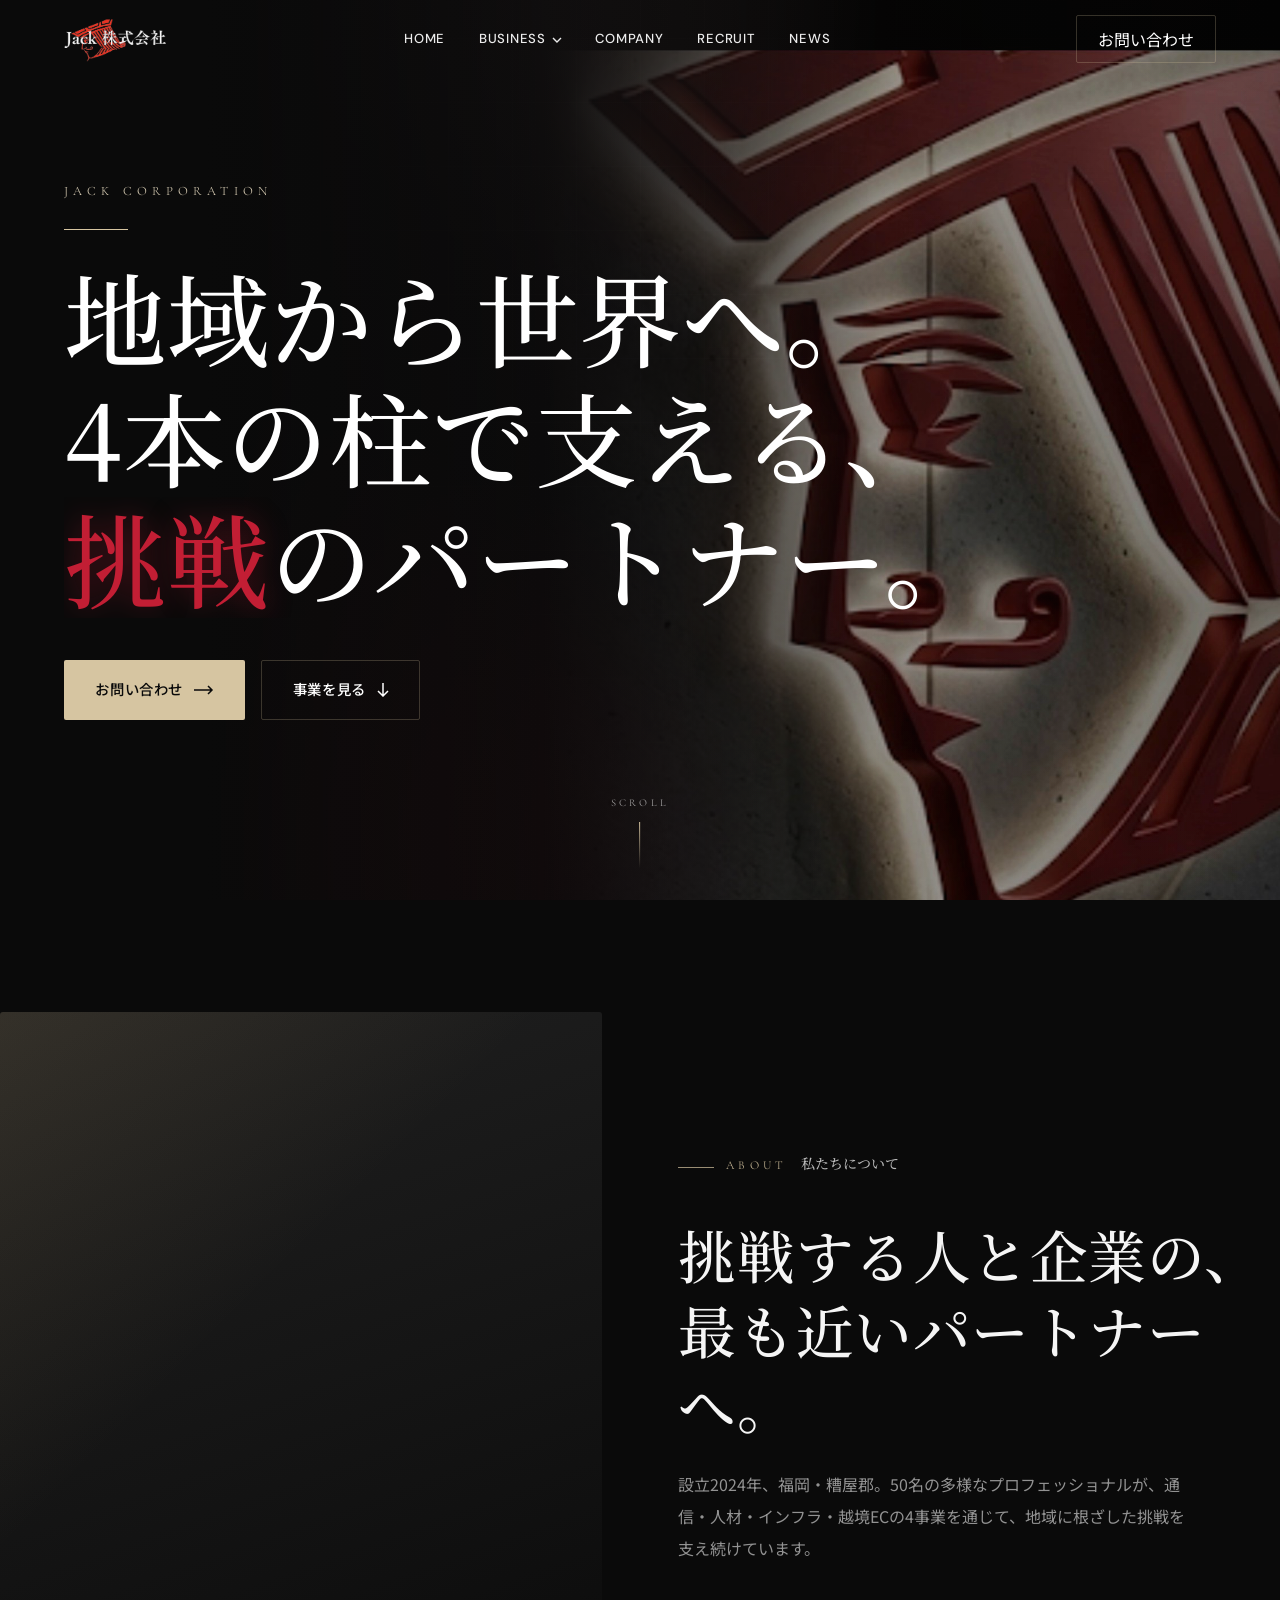
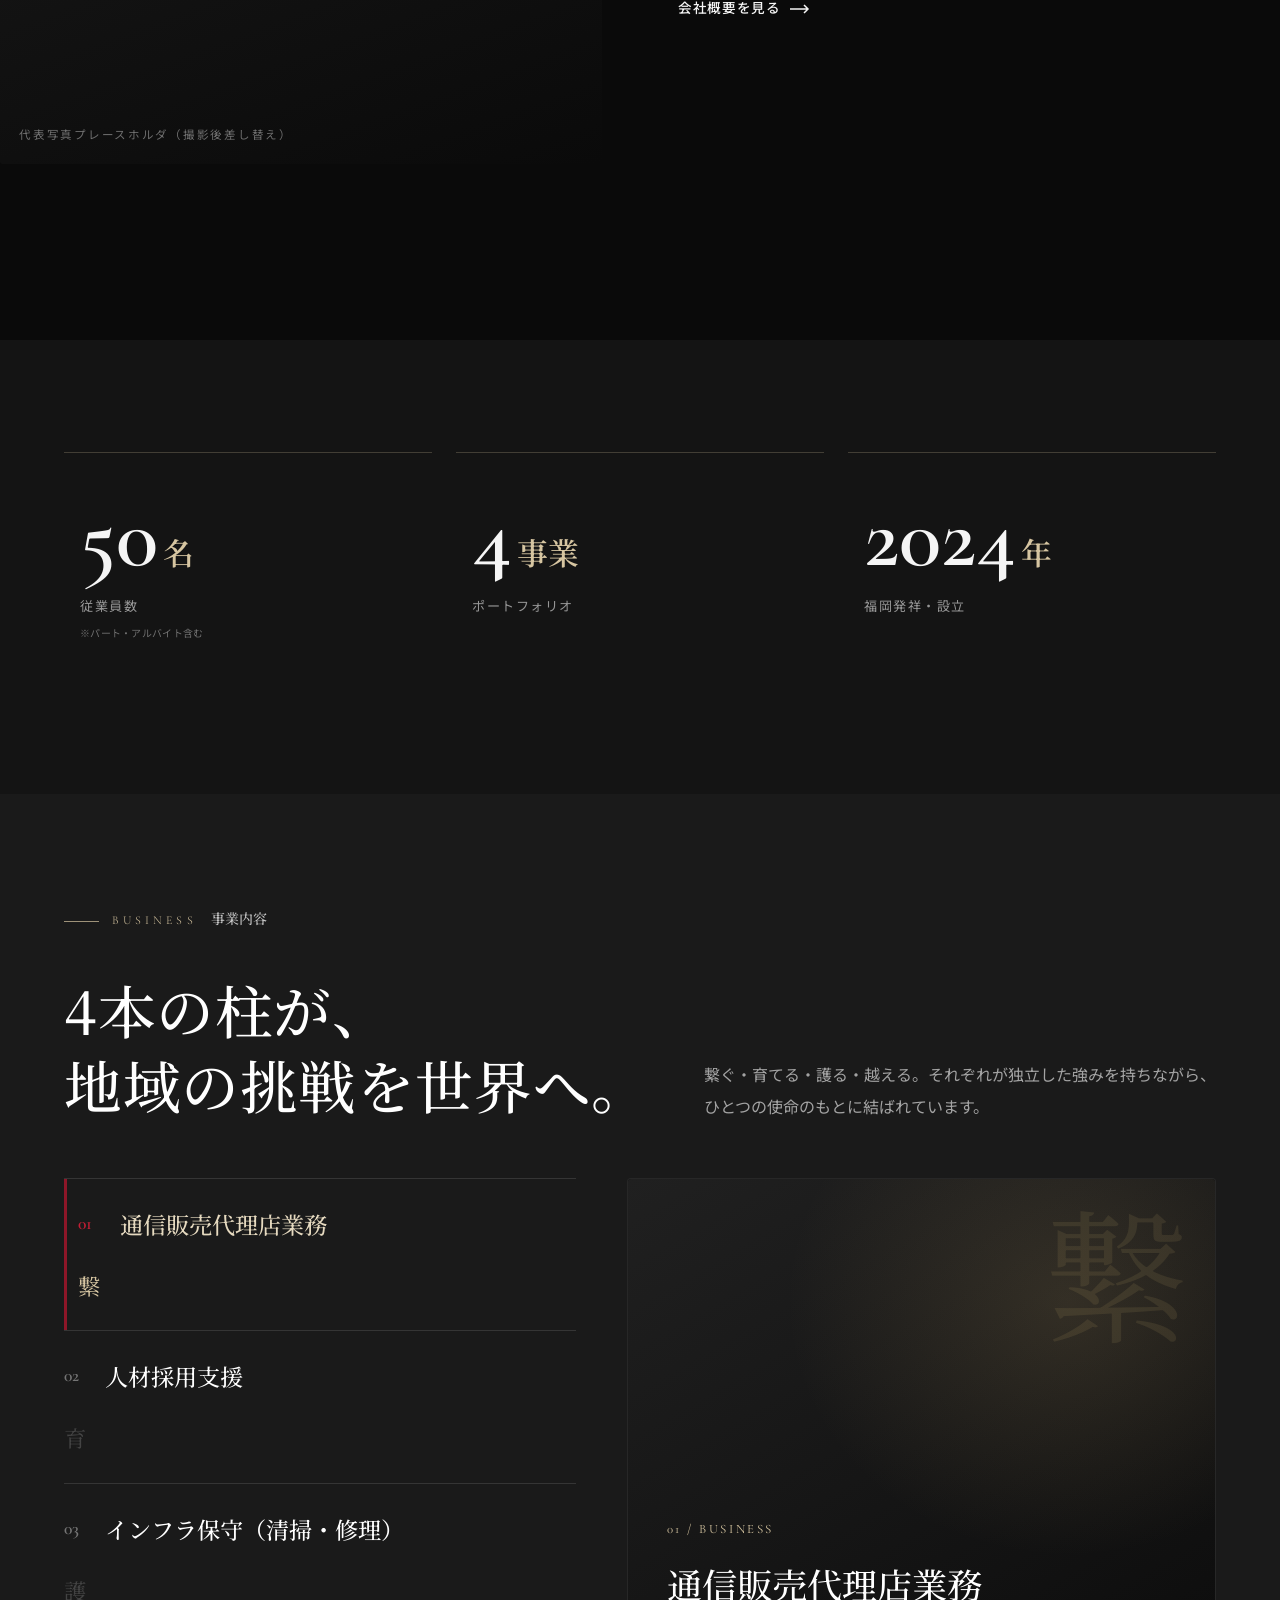
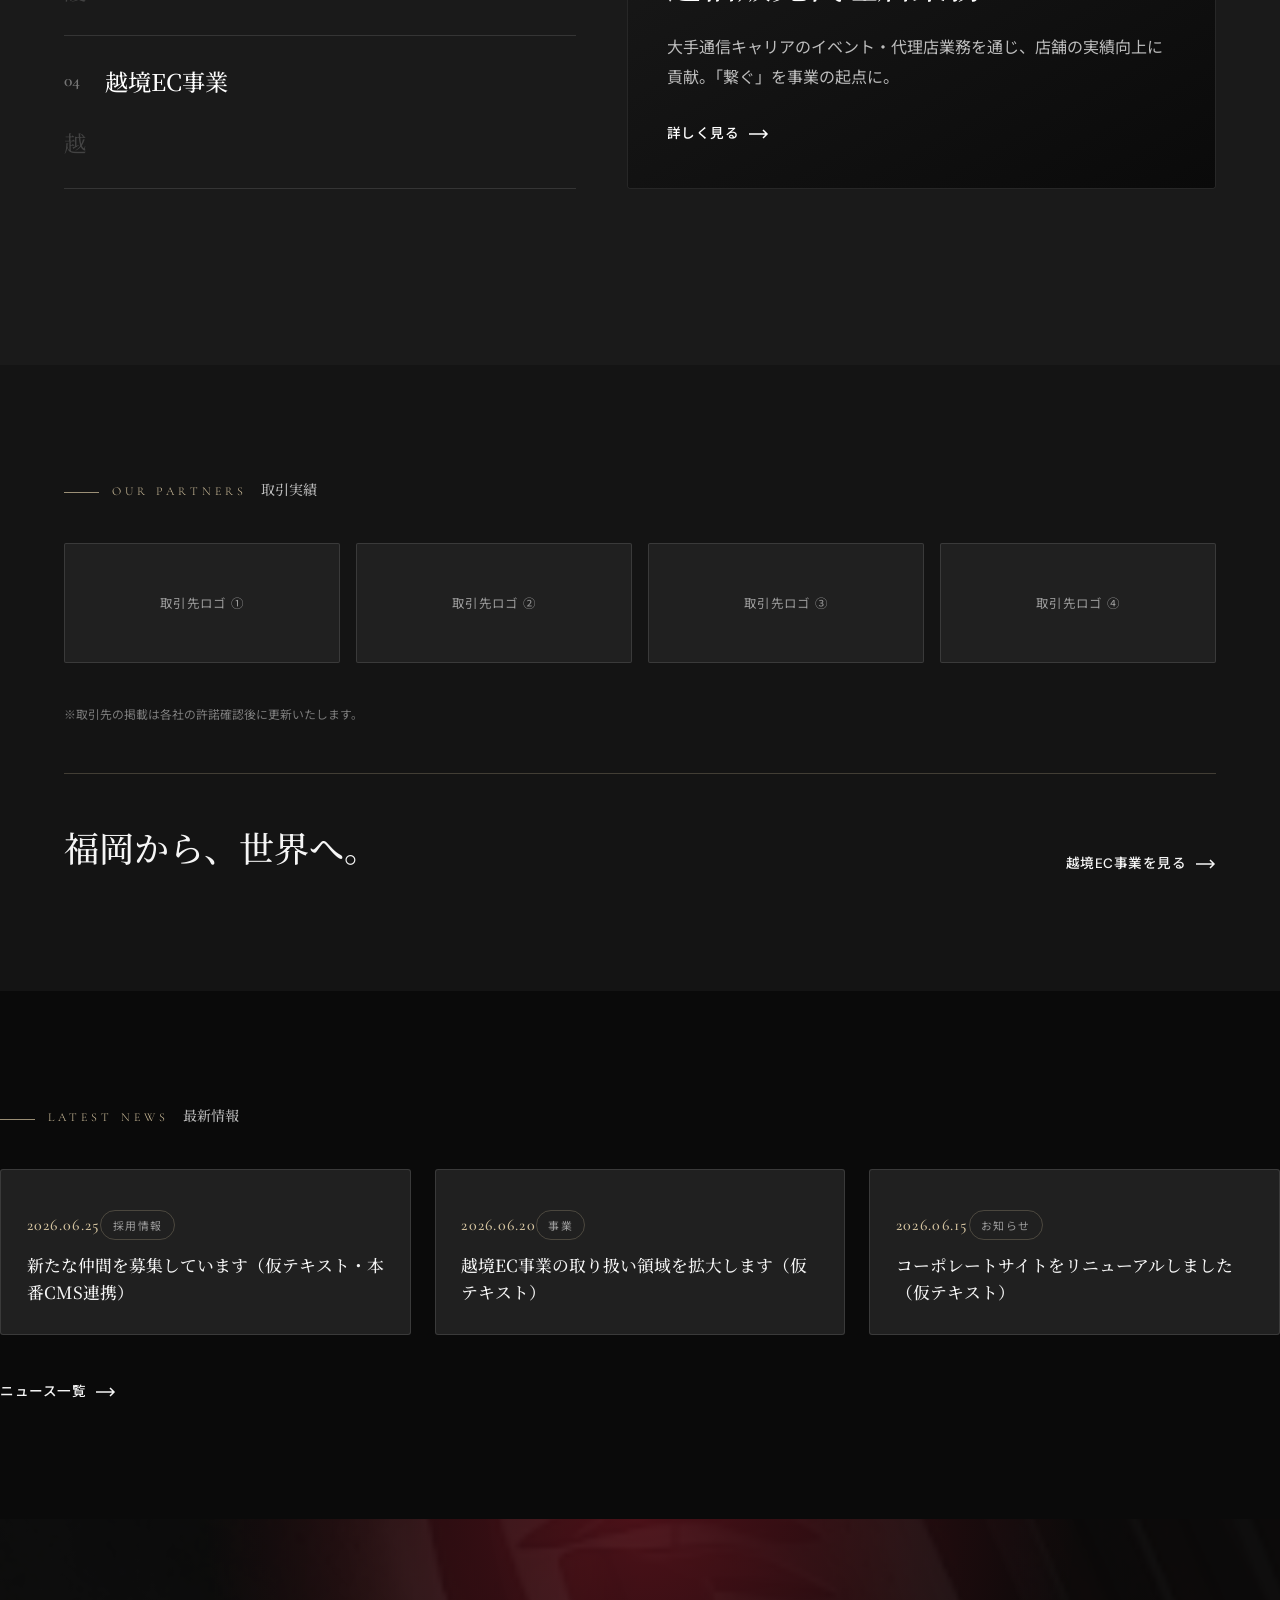
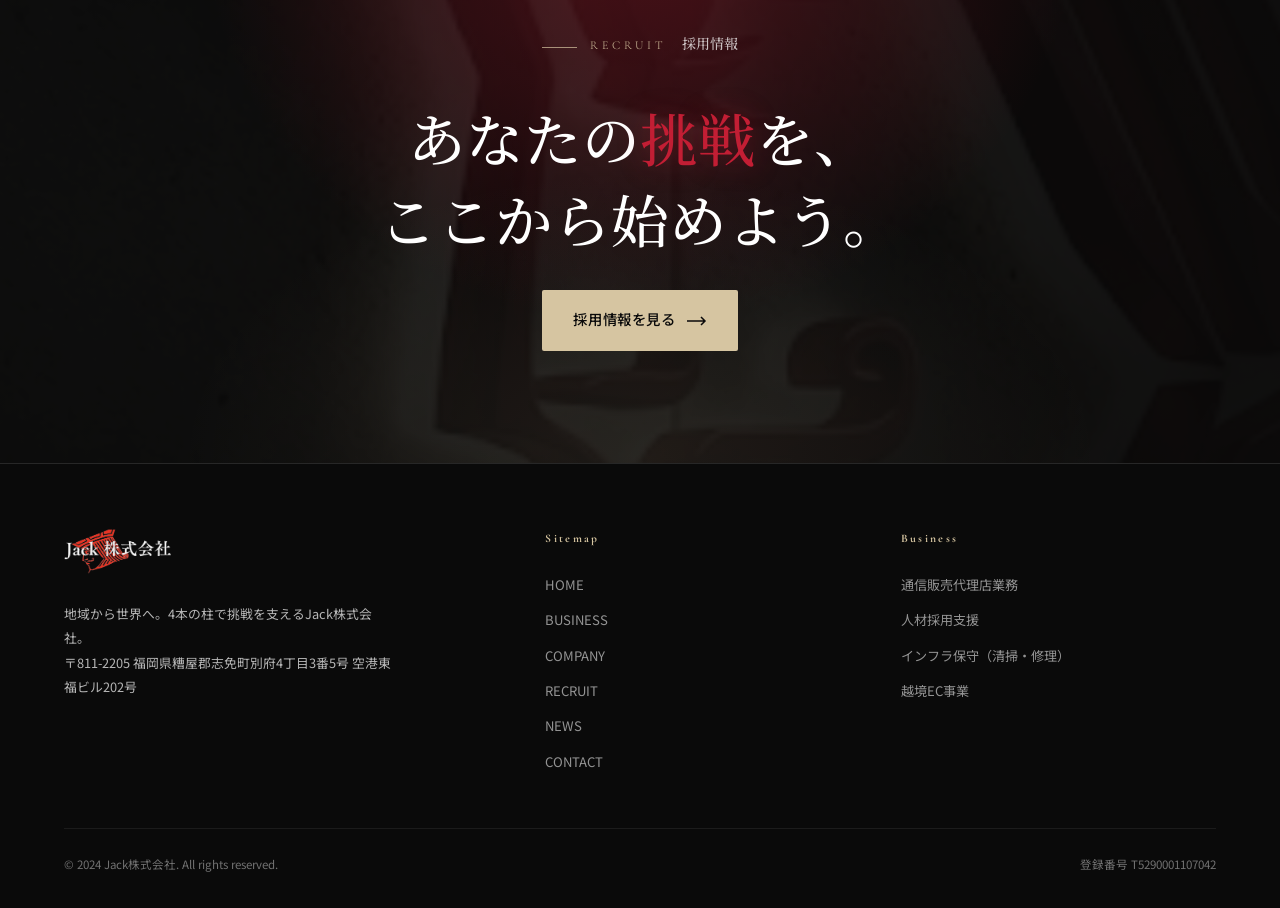
==== commit 73cbb67b: "全ページ(トップ/事業紹介/会社概要)を公開・noindex/robots付与" ====
--- a/index.html
+++ b/index.html
@@ -2,13 +2,21 @@
 <html lang="ja">
 <head>
   <meta charset="UTF-8" />
+  <meta name="robots" content="noindex,nofollow" />
   <meta name="viewport" content="width=device-width, initial-scale=1.0" />
-  <title>会社概要 | Jack株式会社</title>
-  <meta name="description" content="Jack株式会社の会社概要。設立2024年、福岡県糟屋郡。代表取締役社長・相良大地が率いる、4事業を展開するコングロマリット企業です。" />
+  <title>Jack株式会社 | 地域から世界へ。4本の柱で支える挑戦のパートナー</title>
+  <meta name="description" content="福岡発のコングロマリット、Jack株式会社。通信販売代理店業務・人材採用支援・インフラ保守・越境ECの4事業で、地域の企業と個人の挑戦を支えます。" />
+  <!-- ※デザインカンプ【黒基調 Black Edition】。コピーは content/コピー・SEO.md 確定稿v1を反映 -->
   <meta property="og:type" content="website" />
   <meta property="og:site_name" content="Jack株式会社" />
-  <meta property="og:title" content="会社概要 | Jack株式会社" />
-  <meta property="og:image" content="https://jack3.net/ogp/top.png" />
+  <meta property="og:locale" content="ja_JP" />
+  <meta property="og:title" content="Jack株式会社 | 地域から世界へ。4本の柱で支える挑戦のパートナー" />
+  <meta property="og:description" content="福岡発のコングロマリット、Jack株式会社。通信販売代理店業務・人材採用支援・インフラ保守・越境ECの4事業で、地域の挑戦を支えます。" />
+  <meta property="og:image" content="https://jack3.net/ogp/top.png" /><!-- 1200x630推奨・実装時に用意 -->
+  <meta name="twitter:card" content="summary_large_image" />
+  <script type="application/ld+json">
+  {"@context":"https://schema.org","@type":"Organization","name":"Jack株式会社","legalName":"Jack株式会社","url":"https://jack3.net/","logo":"https://jack3.net/assets/img/jack-logo.png","foundingDate":"2024-08-20","address":{"@type":"PostalAddress","streetAddress":"別府4丁目3番5号 空港東福ビル202号","addressLocality":"志免町","addressRegion":"福岡県糟屋郡","postalCode":"811-2205","addressCountry":"JP"},"numberOfEmployees":{"@type":"QuantitativeValue","value":50},"taxID":"T5290001107042","contactPoint":{"@type":"ContactPoint","contactType":"customer service","url":"https://jack3.net/contact"}}
+  </script>
   <link rel="preconnect" href="https://fonts.googleapis.com" />
   <link rel="preconnect" href="https://fonts.gstatic.com" crossorigin />
   <link href="https://fonts.googleapis.com/css2?family=Cormorant+Garamond:wght@300;400;500;600&family=DM+Sans:wght@400;500&family=Noto+Sans+JP:wght@400;500&family=Noto+Serif+JP:wght@400;500;600&display=swap" rel="stylesheet" />
@@ -17,29 +25,31 @@
 </head>
 <body>
 
-  <!-- ============ HEADER ============ -->
-  <header class="site-header scrolled">
+  <!-- ============ HEADER → Header.tsx ============ -->
+  <header class="site-header">
     <a class="brand brand-logo" href="index.html" aria-label="Jack株式会社 ホーム"><img src="assets/img/jack-logo.png" alt="Jack株式会社" /></a>
     <nav class="nav" aria-label="グローバルナビ">
       <a href="index.html">HOME</a>
       <a id="megaTrigger" class="has-caret" href="business.html" aria-haspopup="true">BUSINESS
         <svg class="caret" width="10" height="6" viewBox="0 0 10 6" fill="none" stroke="currentColor" stroke-width="1.4"><path d="M1 1l4 4 4-4"/></svg>
       </a>
-      <a href="company.html" aria-current="page">COMPANY</a>
-      <a href="#">RECRUIT</a>
-      <a href="#">NEWS</a>
+      <a href="company.html">COMPANY</a>
+      <a href="#" aria-disabled="true">RECRUIT</a>
+      <a href="#" aria-disabled="true">NEWS</a>
     </nav>
     <span class="nav-cta"><a href="#">お問い合わせ</a></span>
     <button class="burger" aria-label="メニューを開く" aria-expanded="false"><span></span><span></span><span></span></button>
   </header>
 
+  <!-- ============ MEGA MENU → MegaMenu.tsx ============ -->
   <div class="mega" id="mega">
     <div class="label" style="color:#fff"><span class="en">Business</span><span class="jp">事業内容</span></div>
-    <div class="mega-grid" id="megaGrid"></div>
+    <div class="mega-grid" id="megaGrid"><!-- JSが配列から描画 --></div>
     <div class="mega-foot"><a class="link-more" href="business.html">事業一覧を見る
       <svg class="arrow" width="20" height="10" viewBox="0 0 20 10" fill="none" stroke="currentColor" stroke-width="1.5"><path d="M0 5h18M14 1l4 4-4 4"/></svg></a></div>
   </div>
 
+  <!-- ============ MOBILE DRAWER → MobileDrawer.tsx ============ -->
   <nav class="drawer" aria-label="モバイルメニュー">
     <a href="index.html"><span class="en">01</span>HOME</a>
     <a href="business.html"><span class="en">02</span>BUSINESS</a>
@@ -50,91 +60,110 @@
   </nav>
 
   <main>
-    <!-- ============ PAGE HERO ============ -->
-    <section class="page-hero">
+    <!-- ============ HERO → Hero.tsx ============ -->
+    <section class="hero">
+      <div class="hero-bg"></div>
+      <div class="hero-emblem" role="img" aria-label="Jack株式会社 ブランドエンブレム"></div>
       <div class="wrap">
-        <p class="crumb"><a href="index.html">HOME</a> ／ COMPANY</p>
-        <span class="en-big">Company</span>
-        <h1>会社概要 ― Jack株式会社のすべて。</h1>
-        <p class="page-lead">設立2024年、福岡県糟屋郡。4つの事業を通じて、地域に根ざした挑戦を支えるコングロマリットです。</p>
+        <p class="eyebrow line"><span>JACK CORPORATION</span></p>
+        <div class="rule"></div>
+        <h1>
+          <span class="line"><span>地域から世界へ。</span></span>
+          <span class="line"><span>4本の柱で支える、</span></span>
+          <span class="line"><span><em class="kw">挑戦</em>のパートナー。</span></span>
+        </h1>
+        <div class="hero-actions">
+          <a class="btn btn-primary" href="#">お問い合わせ
+            <svg class="arrow" width="20" height="10" viewBox="0 0 20 10" fill="none" stroke="currentColor" stroke-width="1.5"><path d="M0 5h18M14 1l4 4-4 4"/></svg></a>
+          <a class="btn btn-ghost" href="#business">事業を見る
+            <svg class="arrow" width="12" height="14" viewBox="0 0 12 14" fill="none" stroke="currentColor" stroke-width="1.5"><path d="M6 0v12M1 8l5 5 5-5"/></svg></a>
+        </div>
       </div>
+      <div class="scroll-ind"><span>SCROLL</span><div class="bar"></div></div>
     </section>
 
-    <!-- ============ 代表メッセージ ============ -->
-    <section class="section">
-      <div class="wrap">
-        <div class="label" style="color:var(--ink-700)"><span class="en">Message</span><span class="jp">代表メッセージ</span></div>
-        <div class="message-block reveal">
-          <p>Jack株式会社を創業したのは、「挑戦する人と、その挑戦を支える仕組みをつくりたい」という一念からでした。</p>
-          <p>通信・人材・インフラ・越境EC。一見、多様に見える4つの事業ですが、その根底には共通した問いがあります。「地域で生きる人や企業が、もっと可能性を広げるために、私たちは何ができるか。」</p>
-          <p>2024年の創業以来、福岡・糟屋郡を拠点に、私たちは地道にその問いに向き合い続けています。派手さよりも誠実さ。規模より信頼。その積み重ねが、今日のJack株式会社をつくっています。</p>
-          <p>これからも「地域から世界へ」という言葉を羅針盤に、共に挑戦できる人・企業・地域を広げていきたいと考えています。</p>
-          <p class="sign">代表取締役社長　<b>相良 大地</b></p>
-          <p class="draft-note"><span class="tbc-badge">要確認</span>本メッセージは草案です。代表ご本人の確認・加筆・修正のうえ公開します（content/コピー・SEO.md 4-2 参照）。</p>
+    <!-- ============ ABOUT → About.tsx ============ -->
+    <section class="about wrap">
+      <div class="about-grid">
+        <div class="about-figure reveal"><div class="ph">代表写真プレースホルダ（撮影後差し替え）</div></div>
+        <div>
+          <div class="label" style="color:var(--ink-700)"><span class="en">About</span><span class="jp">私たちについて</span></div>
+          <h2 class="h2 reveal">挑戦する人と企業の、<br>最も近いパートナーへ。</h2>
+          <p class="lead reveal" data-delay="1">設立2024年、福岡・糟屋郡。50名の多様なプロフェッショナルが、通信・人材・インフラ・越境ECの4事業を通じて、地域に根ざした挑戦を支え続けています。</p>
+          <p class="reveal" data-delay="2" style="margin-top:1.8rem"><a class="link-more" href="company.html">会社概要を見る
+            <svg class="arrow" width="20" height="10" viewBox="0 0 20 10" fill="none" stroke="currentColor" stroke-width="1.5"><path d="M0 5h18M14 1l4 4-4 4"/></svg></a></p>
         </div>
       </div>
     </section>
 
-    <!-- ============ 会社概要テーブル ============ -->
-    <section class="section section--alt">
-      <div class="wrap">
-        <div class="label" style="color:var(--ink-700)"><span class="en">Overview</span><span class="jp">会社概要</span></div>
-        <table class="info-table reveal">
-          <tbody>
-            <tr><th>商号</th><td>Jack株式会社</td></tr>
-            <tr><th>代表取締役社長</th><td>相良 大地</td></tr>
-            <tr><th>取締役</th><td>柳川 大空</td></tr>
-            <tr><th>設立</th><td>2024年8月20日</td></tr>
-            <tr><th>従業員数</th><td>50名（※パート・アルバイト含む）</td></tr>
-            <tr><th>所在地</th><td>〒811-2205 福岡県糟屋郡志免町別府4丁目3番5号 空港東福ビル202号</td></tr>
-            <tr><th>事業内容</th><td>通信販売代理店業務 ／ 人材採用支援 ／ インフラ保守（清掃・修理）／ 越境EC事業</td></tr>
-            <tr><th>資本金</th><td class="tbc"><span class="tbc-badge">要確認</span>（一次情報未取得）</td></tr>
-            <tr><th>電話番号</th><td class="tbc"><span class="tbc-badge">要確認</span>（一次情報未取得）</td></tr>
-            <tr><th>メールアドレス</th><td class="tbc"><span class="tbc-badge">要確認</span>（一次情報未取得）</td></tr>
-            <tr><th>事業者登録番号</th><td>T5290001107042</td></tr>
-          </tbody>
-        </table>
+    <!-- ============ NUMBERS → StatsCounter.tsx ============ -->
+    <section class="numbers">
+      <div class="wrap numbers-grid">
+        <div class="stat reveal"><div class="num"><span data-count="50">50</span><span class="unit">名</span></div><div class="cap">従業員数<span class="note-sm">※パート・アルバイト含む</span></div></div>
+        <div class="stat reveal" data-delay="1"><div class="num"><span data-count="4">4</span><span class="unit">事業</span></div><div class="cap">ポートフォリオ</div></div>
+        <div class="stat reveal" data-delay="2"><div class="num"><span data-count="2024">2024</span><span class="unit">年</span></div><div class="cap">福岡発祥・設立</div></div>
       </div>
     </section>
 
-    <!-- ============ 沿革 ============ -->
-    <section class="section">
+    <!-- ============ BUSINESS SHOWCASE → BusinessShowcase.tsx ============ -->
+    <section class="business" id="business">
       <div class="wrap">
-        <div class="label" style="color:var(--ink-700)"><span class="en">History</span><span class="jp">沿革</span></div>
-        <ul class="timeline reveal">
-          <li><span class="yr">2024.08</span><span class="ev">Jack株式会社 設立（福岡県糟屋郡志免町）</span></li>
-          <li><span class="yr tbc">2024.--</span><span class="ev tbc"><span class="tbc-badge">要確認</span>通信販売代理店業務 開始</span></li>
-          <li><span class="yr tbc">2024.--</span><span class="ev tbc"><span class="tbc-badge">要確認</span>インフラ保守（清掃・修理）事業 開始</span></li>
-          <li><span class="yr tbc">----.--</span><span class="ev tbc"><span class="tbc-badge">要確認</span>人材採用支援事業 開始</span></li>
-          <li><span class="yr tbc">----.--</span><span class="ev tbc"><span class="tbc-badge">要確認</span>越境EC事業 参入</span></li>
-        </ul>
-      </div>
-    </section>
-
-    <!-- ============ アクセス ============ -->
-    <section class="section section--alt">
-      <div class="wrap">
-        <div class="label" style="color:var(--ink-700)"><span class="en">Access</span><span class="jp">アクセス</span></div>
-        <div class="access-card reveal">
-          <p class="addr">〒811-2205<br>福岡県糟屋郡志免町別府4丁目3番5号<br>空港東福ビル202号</p>
-          <p class="note" style="margin-top:1.2rem"><span class="tbc-badge">要確認</span>最寄り駅・バス停・所要時間等</p>
+        <div class="biz-head">
+          <div>
+            <div class="label"><span class="en">Business</span><span class="jp">事業内容</span></div>
+            <h2 class="h2 reveal">4本の柱が、<br>地域の挑戦を世界へ。</h2>
+          </div>
+          <p class="lead reveal" data-delay="1" style="color:rgba(255,255,255,.6)">繋ぐ・育てる・護る・越える。それぞれが独立した強みを持ちながら、ひとつの使命のもとに結ばれています。</p>
+        </div>
+        <div class="biz-grid">
+          <div class="biz-list reveal" id="bizList"><!-- JSが配列から描画 --></div>
+          <div class="biz-panel reveal" data-delay="1" id="bizPanel"><!-- JSが配列から描画 --></div>
         </div>
       </div>
     </section>
 
-    <!-- ============ CONTACT CTA ============ -->
+    <!-- ============ STRENGTH / PARTNERS → ClientLogos.tsx ============ -->
+    <section class="strength">
+      <div class="wrap">
+        <div class="label" style="color:var(--ink-700)"><span class="en">Our Partners</span><span class="jp">取引実績</span></div>
+        <div class="logos reveal">
+          <div class="logo-ph">取引先ロゴ ①</div><div class="logo-ph">取引先ロゴ ②</div>
+          <div class="logo-ph">取引先ロゴ ③</div><div class="logo-ph">取引先ロゴ ④</div>
+        </div>
+        <p class="note">※取引先の掲載は各社の許諾確認後に更新いたします。</p>
+        <div class="global-band reveal" data-delay="1">
+          <p class="big">福岡から、世界へ。</p>
+          <a class="link-more" href="business.html#global-ec">越境EC事業を見る
+            <svg class="arrow" width="20" height="10" viewBox="0 0 20 10" fill="none" stroke="currentColor" stroke-width="1.5"><path d="M0 5h18M14 1l4 4-4 4"/></svg></a>
+        </div>
+      </div>
+    </section>
+
+    <!-- ============ NEWS → NewsLatest.tsx ============ -->
+    <section class="news wrap">
+      <div class="label" style="color:var(--ink-700)"><span class="en">Latest News</span><span class="jp">最新情報</span></div>
+      <div class="news-grid">
+        <a class="news-card reveal" href="#"><time>2026.06.25</time><span class="tag">採用情報</span><h4>新たな仲間を募集しています（仮テキスト・本番CMS連携）</h4></a>
+        <a class="news-card reveal" data-delay="1" href="#"><time>2026.06.20</time><span class="tag">事業</span><h4>越境EC事業の取り扱い領域を拡大します（仮テキスト）</h4></a>
+        <a class="news-card reveal" data-delay="2" href="#"><time>2026.06.15</time><span class="tag">お知らせ</span><h4>コーポレートサイトをリニューアルしました（仮テキスト）</h4></a>
+      </div>
+      <a class="link-more" href="#">ニュース一覧
+        <svg class="arrow" width="20" height="10" viewBox="0 0 20 10" fill="none" stroke="currentColor" stroke-width="1.5"><path d="M0 5h18M14 1l4 4-4 4"/></svg></a>
+    </section>
+
+    <!-- ============ RECRUIT CTA → RecruitBanner.tsx ============ -->
     <section class="recruit">
       <div class="recruit-emblem" role="img" aria-label="Jack株式会社 ブランドエンブレム"></div>
       <div class="wrap inner">
         <div class="label" style="color:#fff;justify-content:center"><span class="en">Recruit</span><span class="jp">採用情報</span></div>
-        <h2 class="reveal">あなたの<span class="kw">挑戦</span>を、<br>ここから始めよう。</h2>
+        <h2 class="reveal">あなたの<em class="kw">挑戦</em>を、<br>ここから始めよう。</h2>
         <a class="btn btn-primary reveal" data-delay="1" href="#">採用情報を見る
           <svg class="arrow" width="20" height="10" viewBox="0 0 20 10" fill="none" stroke="currentColor" stroke-width="1.5"><path d="M0 5h18M14 1l4 4-4 4"/></svg></a>
       </div>
     </section>
   </main>
 
-  <!-- ============ FOOTER ============ -->
+  <!-- ============ FOOTER → Footer.tsx ============ -->
   <footer class="site-footer">
     <div class="wrap">
       <div class="foot-top">
